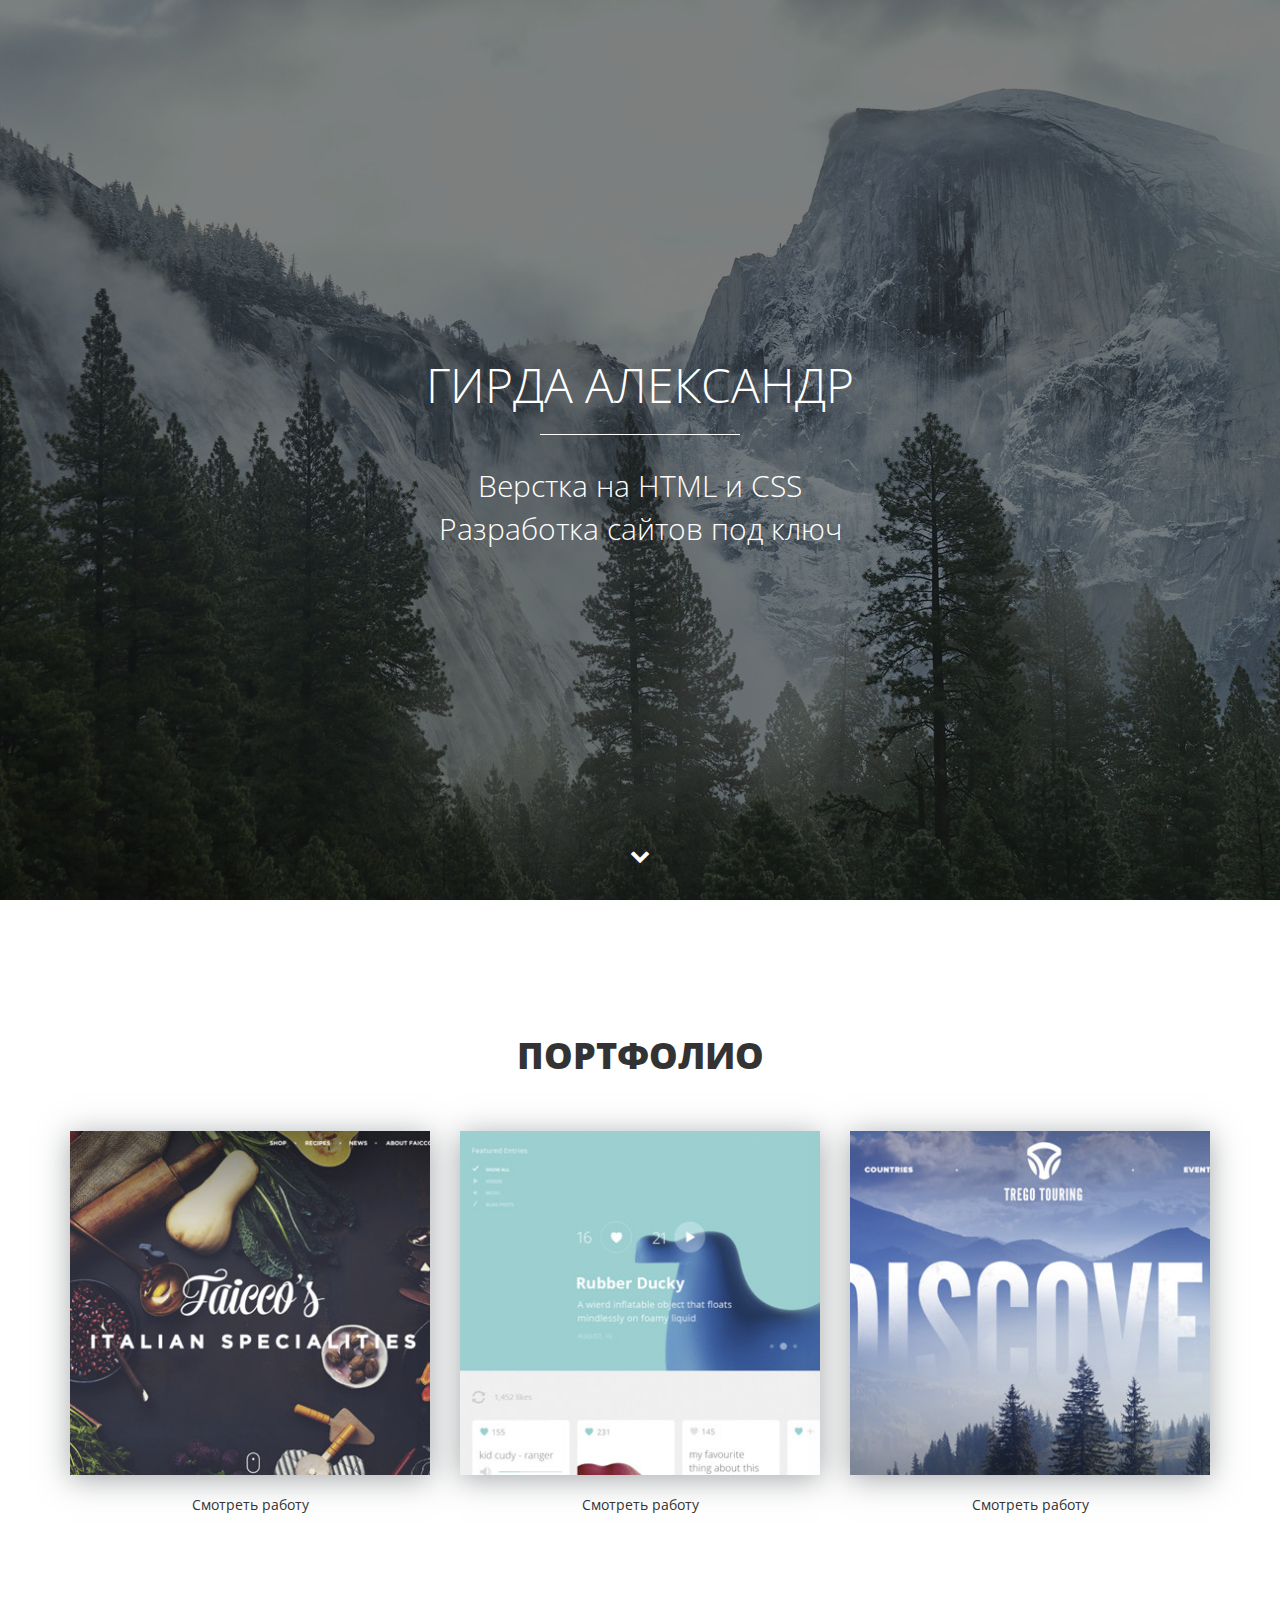
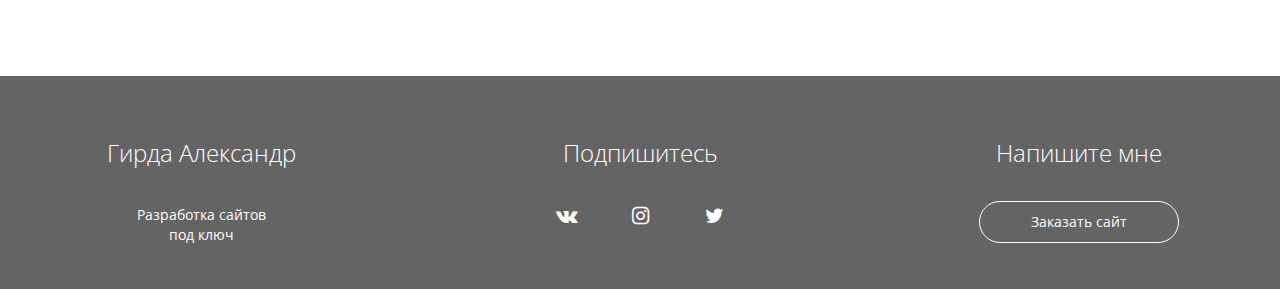
==== index.html @ 78bb0674 "Загрузили все файлы и папки" ====
<!DOCTYPE html>
<html lang="ru">
  <head>
    <meta charset="utf-8">
    <meta http-equiv="X-UA-Compatible" content="IE=edge">
    <meta name="viewport" content="width=device-width, initial-scale=1">
    <meta property="og:url" content="">
    <meta property="og:type" content="website">
    <meta property="og:title" content="Артем Исламов - верстка сайтов на HTML и CSS">
    <meta property="og:image" content="">
    <meta property="og:description" content="Закажите разработку сайта без посредников от 5 990 рублей">
    <meta property="og:site_name" content="Портфолио верстальщика">
    <meta property="article:author" content="Артем Исламов">
    <title>Гирда Александр - Портфолио</title>
    <link href="https://fonts.googleapis.com/css?family=Open+Sans:400,700&amp;subset=cyrillic" rel="stylesheet">
    <link rel="stylesheet" href="css/fontello.css">
    <link rel="stylesheet" href="css/fontello-embedded.css">
    <link href="css/bootstrap.min.css" rel="stylesheet">
    <link href="css/style.css" rel="stylesheet">
    <link rel="shortcut icon" type="image/x-icon" href="favicon.ico">
    <!--[if lt IE 9]>
      <script src="https://oss.maxcdn.com/html5shiv/3.7.3/html5shiv.min.js"></script>
      <script src="https://oss.maxcdn.com/respond/1.4.2/respond.min.js"></script>
    <![endif]-->
  </head>
  <body>
    <div class="main">
      <div class="main-overlay"></div>
      <div class="wrapper">
        <div class="main-header">
        <h1>Гирда Александр </h1>
        <div class="main-line"></div>
          <p>Верстка на HTML и CSS <br>Разработка сайтов под ключ</p>  
        </div>
      </div>  
      <a class="main-down" href=""><i class="icon-down"></i></a>
     </div>
        <div class="portfolio">
          <div class="container">
            <h2 class="section-header">Портфолио</h2>
            <div class="row">

              <div class="col-md-4">
                <div class="portfolio-block"> 
                  <img src="img/portfolio/1.jpg" alt="Работа №1">
                  <a data-toggle="modal" data-work='work-1' href="#work">Смотреть работу</a> 
                </div>
              </div>
               <div class="col-md-4">
                <div class="portfolio-block"> 
                  <img src="img/portfolio/2.jpg" alt="Работа №2">
                  <a data-toggle="modal" data-work='work-2' href="#work">Смотреть работу</a> 
                </div>
              </div>
              <div class="col-md-4">
                <div class="portfolio-block"> 
                  <img src="img/portfolio/3.jpg" alt="Работа №3">
                  <a data-toggle="modal" data-work='work-3' href="#work">Смотреть работу</a>  
                </div>
              </div>
            </div>
          </div>
          
        </div>

        <div class="footer">
          <div class="container">
            <div class="row">
            <div class="col-md-3">
              <strong>Гирда Александр</strong>
              <p>Разработка сайтов <br>под ключ</p>
            </div>
            <div class="col-md-6">
              <strong>Подпишитесь</strong>
              <div class="social-links">
                <a href="https://vk.com/id3550647"><i class="icon-vk"></i></a>
                <a href="#"><i class="icon-instagram"></i></a>
                <a href="#"><i class="icon-twitter"></i></a>
              </div>
              
            </div>
            <div class="col-md-3">
              <strong>Напишите мне</strong>
              <a href="https://vk.me/id3550647" class="offer-btn">Заказать сайт</a>
              
            </div>
          </div>
          </div>
          
        </div>
    
<!--Всплывающие окна-->

<div class="modal fade" id="work" role="dialog" >
  <div class="modal-dialog" role="document">
    <div class="modal-content">
      <div class="modal-header">
        <button type="button" class="close" data-dismiss="modal" aria-label="Close"><span aria-hidden="true">&times;</span></button>
        <h4 class="modal-title">Описание проекта</h4>
      </div>
      <div class="modal-body">
        
      </div>
      
    </div>
  </div>
</div>
    <!-- jQuery (necessary for Bootstrap's JavaScript plugins) -->
    <script src="https://ajax.googleapis.com/ajax/libs/jquery/1.12.4/jquery.min.js"></script>
    <script src="js/bootstrap.min.js"></script>
    <script>
     $(function() {
        var link = $('a[data-toggle="modal"]');
        link.on('click', function(event) {
          var work = $(this).attr('data-work');
          var modal = $('.modal');
          modal.find('.modal-body').load(work+'.html');
        });
      });
    </script>
  </body>
</html>
---- css/fontello.css ----
@font-face {
  font-family: 'fontello';
  src: url('../font/fontello.eot?13620415');
  src: url('../font/fontello.eot?13620415#iefix') format('embedded-opentype'),
       url('../font/fontello.woff2?13620415') format('woff2'),
       url('../font/fontello.woff?13620415') format('woff'),
       url('../font/fontello.ttf?13620415') format('truetype'),
       url('../font/fontello.svg?13620415#fontello') format('svg');
  font-weight: normal;
  font-style: normal;
}
/* Chrome hack: SVG is rendered more smooth in Windozze. 100% magic, uncomment if you need it. */
/* Note, that will break hinting! In other OS-es font will be not as sharp as it could be */
/*
@media screen and (-webkit-min-device-pixel-ratio:0) {
  @font-face {
    font-family: 'fontello';
    src: url('../font/fontello.svg?13620415#fontello') format('svg');
  }
}
*/
 
 [class^="icon-"]:before, [class*=" icon-"]:before {
  font-family: "fontello";
  font-style: normal;
  font-weight: normal;
  speak: none;
 
  display: inline-block;
  text-decoration: inherit;
  width: 1em;
  margin-right: .2em;
  text-align: center;
  /* opacity: .8; */
 
  /* For safety - reset parent styles, that can break glyph codes*/
  font-variant: normal;
  text-transform: none;
 
  /* fix buttons height, for twitter bootstrap */
  line-height: 1em;
 
  /* Animation center compensation - margins should be symmetric */
  /* remove if not needed */
  margin-left: .2em;
 
  /* you can be more comfortable with increased icons size */
  /* font-size: 120%; */
 
  /* Font smoothing. That was taken from TWBS */
  -webkit-font-smoothing: antialiased;
  -moz-osx-font-smoothing: grayscale;
 
  /* Uncomment for 3D effect */
  /* text-shadow: 1px 1px 1px rgba(127, 127, 127, 0.3); */
}
 
.icon-down:before { content: '\e800'; } /* '' */
.icon-twitter:before { content: '\f099'; } /* '' */
.icon-instagram:before { content: '\f16d'; } /* '' */
.icon-vk:before { content: '\f189'; } /* '' */
---- css/fontello-embedded.css ----
@font-face {
  font-family: 'fontello';
  src: url('../font/fontello.eot?67823220');
  src: url('../font/fontello.eot?67823220#iefix') format('embedded-opentype'),
       url('../font/fontello.svg?67823220#fontello') format('svg');
  font-weight: normal;
  font-style: normal;
}
@font-face {
  font-family: 'fontello';
  src: url('[data-uri]') format('woff'),
       url('[data-uri]') format('truetype');
}
/* Chrome hack: SVG is rendered more smooth in Windozze. 100% magic, uncomment if you need it. */
/* Note, that will break hinting! In other OS-es font will be not as sharp as it could be */
/*
@media screen and (-webkit-min-device-pixel-ratio:0) {
  @font-face {
    font-family: 'fontello';
    src: url('../font/fontello.svg?67823220#fontello') format('svg');
  }
}
*/
 
 [class^="icon-"]:before, [class*=" icon-"]:before {
  font-family: "fontello";
  font-style: normal;
  font-weight: normal;
  speak: none;
 
  display: inline-block;
  text-decoration: inherit;
  width: 1em;
  margin-right: .2em;
  text-align: center;
  /* opacity: .8; */
 
  /* For safety - reset parent styles, that can break glyph codes*/
  font-variant: normal;
  text-transform: none;
     
  /* fix buttons height, for twitter bootstrap */
  line-height: 1em;
 
  /* Animation center compensation - margins should be symmetric */
  /* remove if not needed */
  margin-left: .2em;
 
  /* you can be more comfortable with increased icons size */
  /* font-size: 120%; */
 
  /* Uncomment for 3D effect */
  /* text-shadow: 1px 1px 1px rgba(127, 127, 127, 0.3); */
}
.icon-down:before { content: '\e800'; } /* '' */
.icon-twitter:before { content: '\f099'; } /* '' */
.icon-instagram:before { content: '\f16d'; } /* '' */
.icon-vk:before { content: '\f189'; } /* '' */
---- css/style.css ----
body {
	font-family: 'Open Sans', sans-serif;
}
html {
	font-size: 10px;
}
a:focus {
	outline: none;
	text-decoration: none;
}
.wrapper{
	display:table-cell;
	vertical-align:middle;
}
.main {
	position: relative;
	display: table;
	width: 100%;
	text-align: center;
	color: #fff;
	height: 100vh;
	background: #000 url(../img/main-bg.jpg) center center no-repeat;
}
.main-overlay {
	z-index: 1;
	position: absolute;
	width: 100%;
	height: 100%;
	background-color: rgba(0,0,0,0.5);
}
.main h1 {
	margin-bottom:  1.4rem;
	font-weight: 300;
	text-transform: uppercase;
	font-size: 4.8rem;
}
.main p {
	font-size: 3rem;
	font-weight: 300;
}
.main-header {
position: relative;
z-index: 2;
}
.main-line {
	width: 200px;
	height: 1px;
	background-color: #fff;
	margin: 0 auto;
}
.main-down {
	position: absolute;
	color: #fff;
	z-index: 4;
	bottom: 2rem;
	display: inline-block;
	font-size: 2rem;
	width: 50px;
	height: 50px;
	border-radius: 50%;
	border: 1px solid transparent;
	line-height: 50px;
	left: 50px;
	left: 50%;
	margin-left: -25px;
	transition: 0.2s;

}

.main-down:hover {
	color: #fff;
	border-color: #fff;
}
/*секция с портфолио*/
.portfolio {
	padding: 10rem 0px;
	text-align: center;
}
.section-header {
	text-transform: uppercase;
	font-weight: 800;
	font-size: 3.6rem;
	margin-bottom: 5rem;
}
.portfolio img {
	width: 100%;
	max-width: 360px;
	box-shadow: 0px 4px 29px 0px rgba(87, 92, 97, 0.54);
}

.portfolio a {
display: block;
margin: 2rem auto 6rem;
color: #333;
width: 17rem;
border-bottom: 1px solid transparent;
}
 .portfolio a:hover {
 	text-decoration: none;
 	border-bottom: 1px	dotted #333;
 }
/* сеция подвал*/
.footer {
	background-color: #646464;
	color: #fff;
	text-align: center;
	padding: 3rem 0;
}

.footer strong {
	font-weight: 300;
	font-size: 2.4rem;
}
.social-links {
	margin-top: 1 rem;
}
.social-links a {
	width: 5rem;
	height: 5rem;
	line-height: 5rem;
	display: inline-block;
	color: #fff;
	border: solid 1 px #fff;
	border-radius: 50%;
	margin-left: 1rem;
	margin-right: 1rem;
	font-size: 2rem;
	transition: 0.2s;
}
.social-links a:hover {
	background-color: #fff;
	color: #646464;
}

.offer-btn {
	display: block;
	width: 80%;
	max-width: 200px;	
	margin: 1rem auto;
	border: 1px solid #fff;
	padding-top: 1rem;
	padding-bottom: 1rem;
	color: #fff;
	border-radius: 100px;
transition: 0.2s;
}


.offer-btn:hover {
background-color: #fff;
color: #646464;
text-decoration: none;
}
.modal img {
	width: 100%;
}
.modal-title {
	font-weight: 800;
	font-size: 2rem;
}
.close {
	background-color: transparent;
	border: none;
	font-size: 2.5rem;
	position: absolute;
	right: 2rem;
	top: 1rem;
}
.modal-btn {
	display: inline-block;
	border: 1px solid #333;
	padding: 10px 20px;
	color: #333;
	border-radius: 5px;
}

.modal-btn:hover {
	background-color: #333;
	color: #fff;
	text-decoration: none;
}
@media (min-width: opx) and (max-width: 767px) {
 html {
font-size: 7px;
}
.footer strong {
	margin: 3rem 0 2rem;
	display: inline-block;
}
.social-links a {
font-size: 1.5rem;
} 
}


@media (min-width: 768px) and (max-width: 7991px) {
	.footer strong {
	margin: 3rem 0 2rem;
	display: inline-block;
}
}
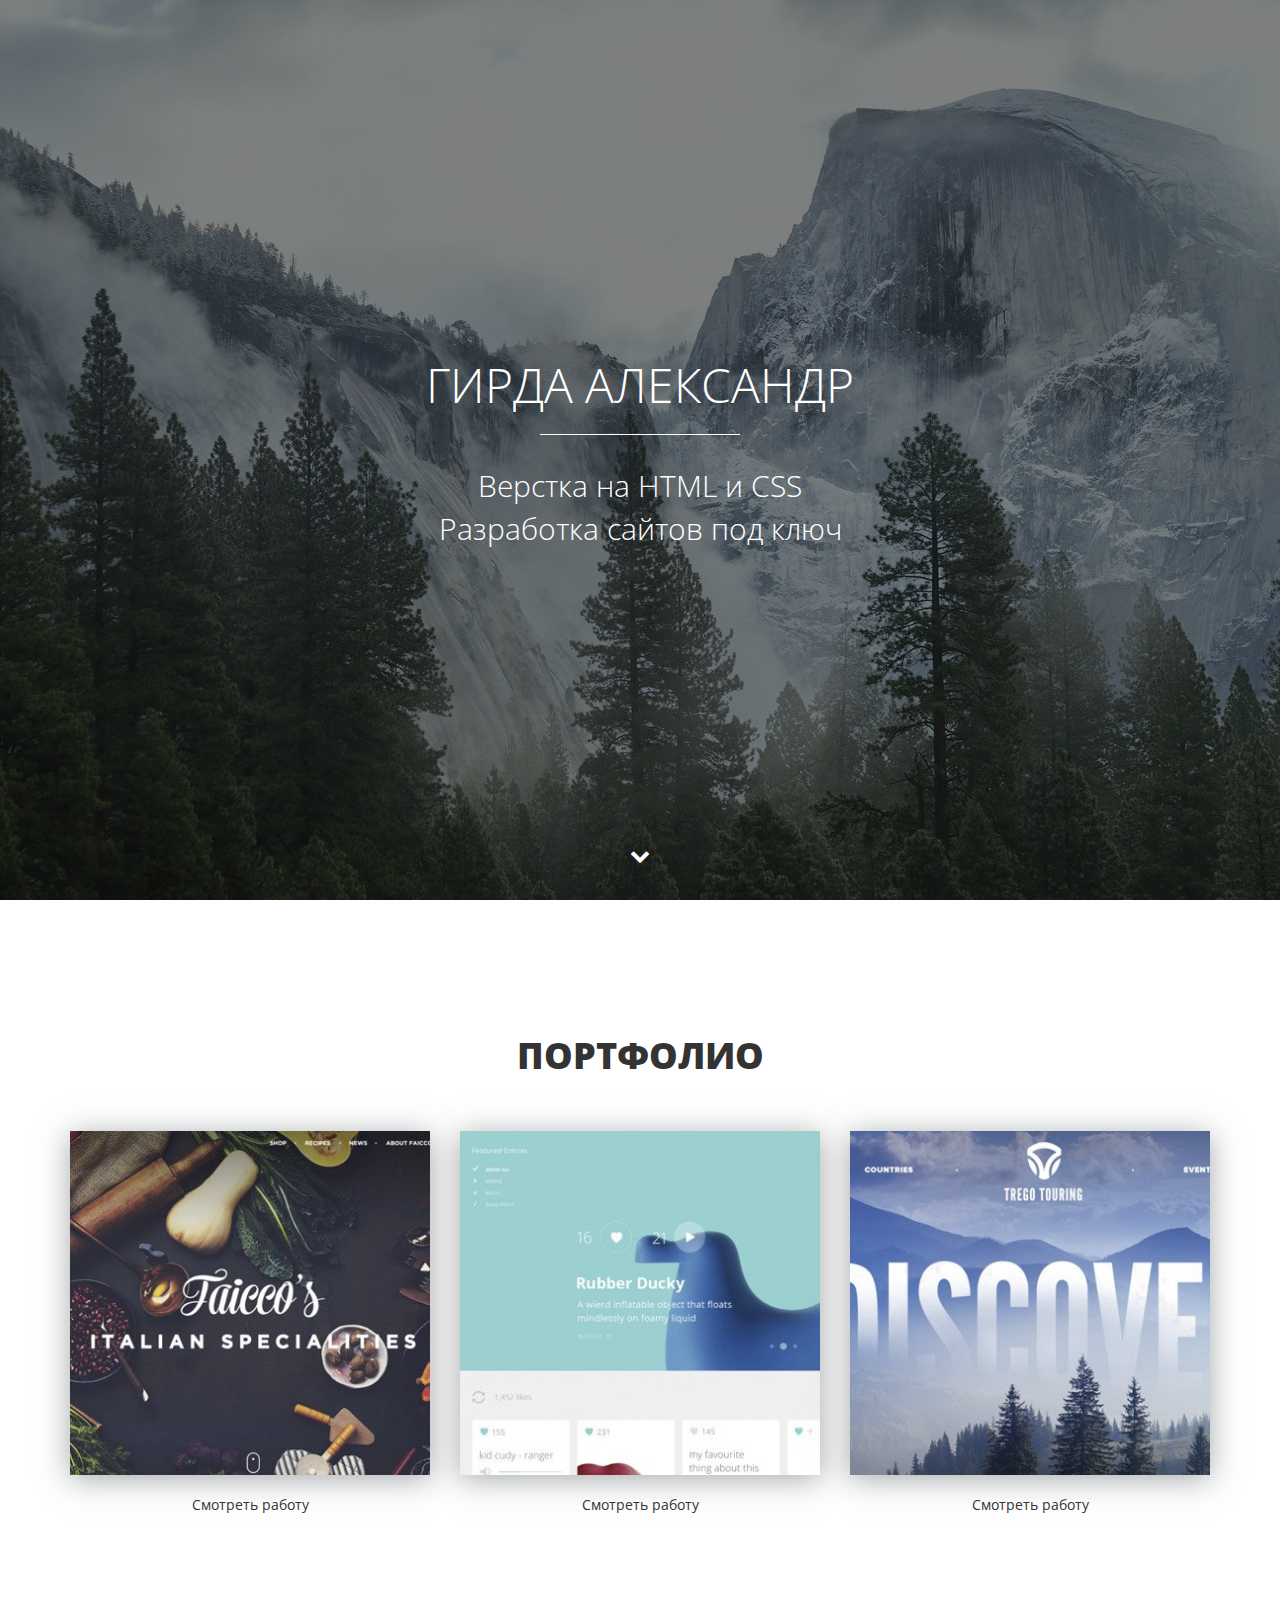
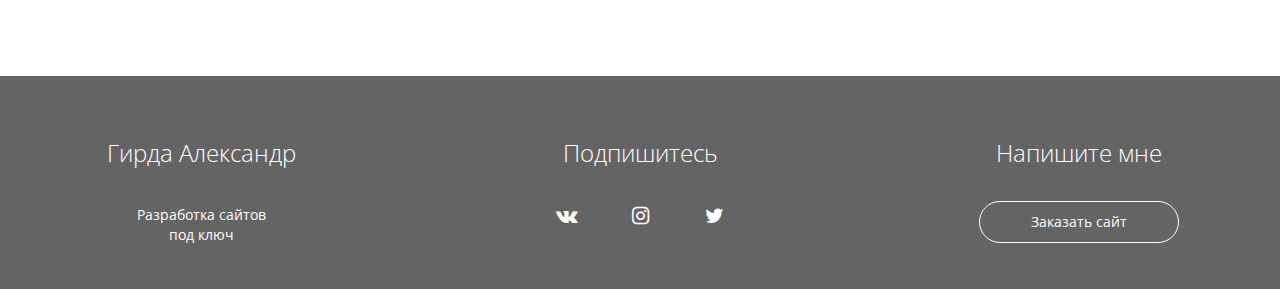
==== commit 2ef8a7e6: "Add files via upload" ====
--- a/index.html
+++ b/index.html
@@ -24,7 +24,7 @@
     <![endif]-->
   </head>
   <body>
-    <div class="main">
+    <div class="main parallax-window" data-parallax="scroll" data-image-src="img/main-bg.jpg">
       <div class="main-overlay"></div>
       <div class="wrapper">
         <div class="main-header">
@@ -33,9 +33,9 @@
           <p>Верстка на HTML и CSS <br>Разработка сайтов под ключ</p>  
         </div>
       </div>  
-      <a class="main-down" href=""><i class="icon-down"></i></a>
+      <a class="main-down slowly" href="#portfolio"><i class="icon-down"></i></a>
      </div>
-        <div class="portfolio">
+        <div class="portfolio" id="portfolio">
           <div class="container">
             <h2 class="section-header">Портфолио</h2>
             <div class="row">
@@ -108,6 +108,7 @@
     <!-- jQuery (necessary for Bootstrap's JavaScript plugins) -->
     <script src="https://ajax.googleapis.com/ajax/libs/jquery/1.12.4/jquery.min.js"></script>
     <script src="js/bootstrap.min.js"></script>
+    <script src="js/parallax.min.js"></script>
     <script>
      $(function() {
         var link = $('a[data-toggle="modal"]');
@@ -118,5 +119,40 @@
         });
       });
     </script>
+    <script>
+      $(document).ready(function(){
+  $(".slowly").on("click", function (event) {          //делает скрол до нужной нам ссылки
+       //отменяем стандартную обработку нажатия по ссылке
+       event.preventDefault();
+
+       //забираем идентификатор бока с атрибута href
+       var id  = $(this).attr('href'),
+
+       //узнаем высоту от начала страницы до блока на который ссылается якорь
+         top = $(id).offset().top;
+      
+       //анимируем переход на расстояние - top за 600 мс
+       $('body,html').animate({scrollTop: top}, 600);
+  });
+
+});
+
+
+$(document).ready(function(){
+  $("#menu").on("click","a", function (event) {
+    //отменяем стандартную обработку нажатия по ссылке
+    event.preventDefault();
+
+    //забираем идентификатор бока с атрибута href
+    var id  = $(this).attr('href'),
+
+    //узнаем высоту от начала страницы до блока на который ссылается якорь
+      top = $(id).offset().top;
+    
+    //анимируем переход на расстояние - top за 600 мс
+    $('body,html').animate({scrollTop: top}, 600);
+  });
+});
+    </script>
   </body>
 </html>